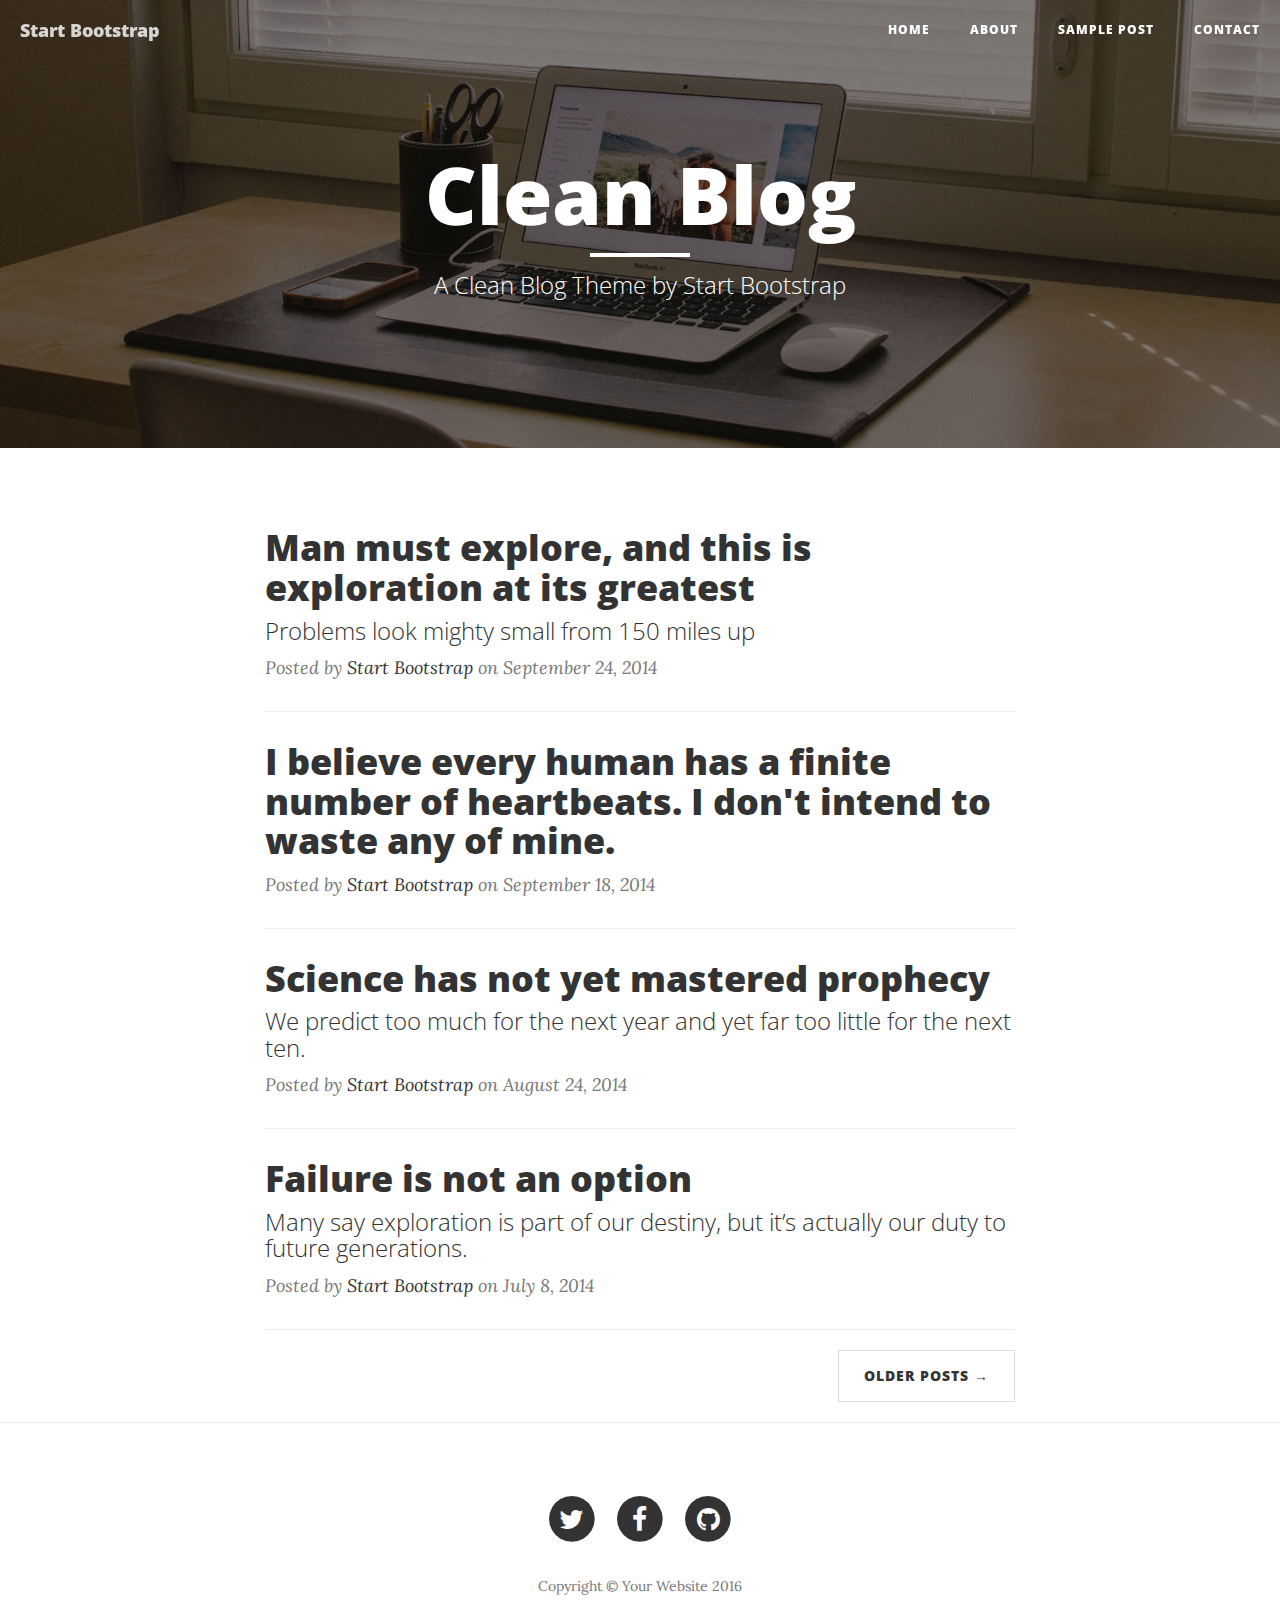
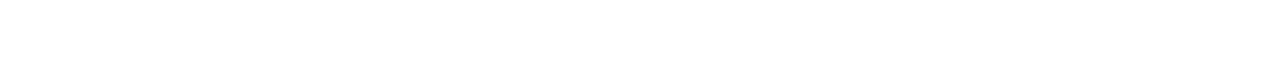
==== index.html @ 05710048 "First Commit" ====
<!DOCTYPE html>
<html lang="en">

<head>

    <meta charset="utf-8">
    <meta http-equiv="X-UA-Compatible" content="IE=edge">
    <meta name="viewport" content="width=device-width, initial-scale=1">
    <meta name="description" content="">
    <meta name="author" content="">

    <title>Clean Blog</title>

    <!-- Bootstrap Core CSS -->
    <link href="vendor/bootstrap/css/bootstrap.min.css" rel="stylesheet">

    <!-- Theme CSS -->
    <link href="css/clean-blog.min.css" rel="stylesheet">

    <!-- Custom Fonts -->
    <link href="vendor/font-awesome/css/font-awesome.min.css" rel="stylesheet" type="text/css">
    <link href='https://fonts.googleapis.com/css?family=Lora:400,700,400italic,700italic' rel='stylesheet' type='text/css'>
    <link href='https://fonts.googleapis.com/css?family=Open+Sans:300italic,400italic,600italic,700italic,800italic,400,300,600,700,800' rel='stylesheet' type='text/css'>

    <!-- HTML5 Shim and Respond.js IE8 support of HTML5 elements and media queries -->
    <!-- WARNING: Respond.js doesn't work if you view the page via file:// -->
    <!--[if lt IE 9]>
        <script src="https://oss.maxcdn.com/libs/html5shiv/3.7.0/html5shiv.js"></script>
        <script src="https://oss.maxcdn.com/libs/respond.js/1.4.2/respond.min.js"></script>
    <![endif]-->

</head>

<body>

    <!-- Navigation -->
    <nav class="navbar navbar-default navbar-custom navbar-fixed-top">
        <div class="container-fluid">
            <!-- Brand and toggle get grouped for better mobile display -->
            <div class="navbar-header page-scroll">
                <button type="button" class="navbar-toggle" data-toggle="collapse" data-target="#bs-example-navbar-collapse-1">
                    <span class="sr-only">Toggle navigation</span>
                    Menu <i class="fa fa-bars"></i>
                </button>
                <a class="navbar-brand" href="index.html">Start Bootstrap</a>
            </div>

            <!-- Collect the nav links, forms, and other content for toggling -->
            <div class="collapse navbar-collapse" id="bs-example-navbar-collapse-1">
                <ul class="nav navbar-nav navbar-right">
                    <li>
                        <a href="index.html">Home</a>
                    </li>
                    <li>
                        <a href="about.html">About</a>
                    </li>
                    <li>
                        <a href="post.html">Sample Post</a>
                    </li>
                    <li>
                        <a href="contact.html">Contact</a>
                    </li>
                </ul>
            </div>
            <!-- /.navbar-collapse -->
        </div>
        <!-- /.container -->
    </nav>

    <!-- Page Header -->
    <!-- Set your background image for this header on the line below. -->
    <header class="intro-header" style="background-image: url('img/home-bg.jpg')">
        <div class="container">
            <div class="row">
                <div class="col-lg-8 col-lg-offset-2 col-md-10 col-md-offset-1">
                    <div class="site-heading">
                        <h1>Clean Blog</h1>
                        <hr class="small">
                        <span class="subheading">A Clean Blog Theme by Start Bootstrap</span>
                    </div>
                </div>
            </div>
        </div>
    </header>

    <!-- Main Content -->
    <div class="container">
        <div class="row">
            <div class="col-lg-8 col-lg-offset-2 col-md-10 col-md-offset-1">
                <div class="post-preview">
                    <a href="post.html">
                        <h2 class="post-title">
                            Man must explore, and this is exploration at its greatest
                        </h2>
                        <h3 class="post-subtitle">
                            Problems look mighty small from 150 miles up
                        </h3>
                    </a>
                    <p class="post-meta">Posted by <a href="#">Start Bootstrap</a> on September 24, 2014</p>
                </div>
                <hr>
                <div class="post-preview">
                    <a href="post.html">
                        <h2 class="post-title">
                            I believe every human has a finite number of heartbeats. I don't intend to waste any of mine.
                        </h2>
                    </a>
                    <p class="post-meta">Posted by <a href="#">Start Bootstrap</a> on September 18, 2014</p>
                </div>
                <hr>
                <div class="post-preview">
                    <a href="post.html">
                        <h2 class="post-title">
                            Science has not yet mastered prophecy
                        </h2>
                        <h3 class="post-subtitle">
                            We predict too much for the next year and yet far too little for the next ten.
                        </h3>
                    </a>
                    <p class="post-meta">Posted by <a href="#">Start Bootstrap</a> on August 24, 2014</p>
                </div>
                <hr>
                <div class="post-preview">
                    <a href="post.html">
                        <h2 class="post-title">
                            Failure is not an option
                        </h2>
                        <h3 class="post-subtitle">
                            Many say exploration is part of our destiny, but it’s actually our duty to future generations.
                        </h3>
                    </a>
                    <p class="post-meta">Posted by <a href="#">Start Bootstrap</a> on July 8, 2014</p>
                </div>
                <hr>
                <!-- Pager -->
                <ul class="pager">
                    <li class="next">
                        <a href="#">Older Posts &rarr;</a>
                    </li>
                </ul>
            </div>
        </div>
    </div>

    <hr>

    <!-- Footer -->
    <footer>
        <div class="container">
            <div class="row">
                <div class="col-lg-8 col-lg-offset-2 col-md-10 col-md-offset-1">
                    <ul class="list-inline text-center">
                        <li>
                            <a href="#">
                                <span class="fa-stack fa-lg">
                                    <i class="fa fa-circle fa-stack-2x"></i>
                                    <i class="fa fa-twitter fa-stack-1x fa-inverse"></i>
                                </span>
                            </a>
                        </li>
                        <li>
                            <a href="#">
                                <span class="fa-stack fa-lg">
                                    <i class="fa fa-circle fa-stack-2x"></i>
                                    <i class="fa fa-facebook fa-stack-1x fa-inverse"></i>
                                </span>
                            </a>
                        </li>
                        <li>
                            <a href="#">
                                <span class="fa-stack fa-lg">
                                    <i class="fa fa-circle fa-stack-2x"></i>
                                    <i class="fa fa-github fa-stack-1x fa-inverse"></i>
                                </span>
                            </a>
                        </li>
                    </ul>
                    <p class="copyright text-muted">Copyright &copy; Your Website 2016</p>
                </div>
            </div>
        </div>
    </footer>

    <!-- jQuery -->
    <script src="vendor/jquery/jquery.min.js"></script>

    <!-- Bootstrap Core JavaScript -->
    <script src="vendor/bootstrap/js/bootstrap.min.js"></script>

    <!-- Contact Form JavaScript -->
    <script src="js/jqBootstrapValidation.js"></script>
    <script src="js/contact_me.js"></script>

    <!-- Theme JavaScript -->
    <script src="js/clean-blog.min.js"></script>

</body>

</html>
---- css/clean-blog.min.css ----
/*!
 * Start Bootstrap - Clean Blog v3.3.7+1 (http://startbootstrap.com/template-overviews/clean-blog)
 * Copyright 2013-2017 Start Bootstrap
 * Licensed under MIT (https://github.com/BlackrockDigital/startbootstrap/blob/gh-pages/LICENSE)
 */a,body{color:#333}.navbar-custom .nav li a,.navbar-custom .navbar-brand,h1,h2,h3,h4,h5,h6{font-weight:800}.caption,.intro-header .page-heading,.intro-header .site-heading,footer .copyright{text-align:center}body{font-family:Lora,'Times New Roman',serif;font-size:20px;-webkit-tap-highlight-color:#0085A1}.intro-header .page-heading .subheading,.intro-header .post-heading .subheading,.intro-header .site-heading .subheading,.navbar-custom,h1,h2,h3,h4,h5,h6{font-family:'Open Sans','Helvetica Neue',Helvetica,Arial,sans-serif}p{line-height:1.5;margin:30px 0}p a{text-decoration:underline}a:focus,a:hover{color:#0085A1}a img:focus,a img:hover{cursor:zoom-in}blockquote{color:#777;font-style:italic}hr.small{max-width:100px;margin:15px auto;border-width:4px;border-color:#fff}.navbar-custom{position:absolute;top:0;left:0;width:100%;z-index:3}.navbar-custom .navbar-header .navbar-toggle{color:#777;font-weight:800;text-transform:uppercase;font-size:12px}.navbar-custom .nav li a{text-transform:uppercase;font-size:12px;letter-spacing:1px}@media only screen and (min-width:768px){.navbar-custom{background:0 0;border-bottom:1px solid transparent}.navbar-custom .navbar-brand{color:#fff;padding:20px}.navbar-custom .navbar-brand:focus,.navbar-custom .navbar-brand:hover{color:rgba(255,255,255,.8)}.navbar-custom .nav li a{color:#fff;padding:20px}.navbar-custom .nav li a:focus,.navbar-custom .nav li a:hover{color:rgba(255,255,255,.8)}.navbar-custom .nav li ul.dropdown-menu a{color:#333}.navbar-custom .nav li ul.dropdown-menu a:focus,.navbar-custom .nav li ul.dropdown-menu a:hover{color:#0085A1}}@media only screen and (min-width:1170px){.navbar-custom{-webkit-transition:background-color .3s;-moz-transition:background-color .3s;transition:background-color .3s;-webkit-transform:translate3d(0,0,0);-moz-transform:translate3d(0,0,0);-ms-transform:translate3d(0,0,0);-o-transform:translate3d(0,0,0);transform:translate3d(0,0,0);-webkit-backface-visibility:hidden;backface-visibility:hidden}.navbar-custom.is-fixed{position:fixed;top:-61px;background-color:rgba(255,255,255,.9);border-bottom:1px solid #f2f2f2;-webkit-transition:-webkit-transform .3s;-moz-transition:-moz-transform .3s;transition:transform .3s}.navbar-custom.is-fixed .navbar-brand{color:#333}.navbar-custom.is-fixed .navbar-brand:focus,.navbar-custom.is-fixed .navbar-brand:hover{color:#0085A1}.navbar-custom.is-fixed .nav li a{color:#333}.navbar-custom.is-fixed .nav li a:focus,.navbar-custom.is-fixed .nav li a:hover{color:#0085A1}.navbar-custom.is-visible{-webkit-transform:translate3d(0,100%,0);-moz-transform:translate3d(0,100%,0);-ms-transform:translate3d(0,100%,0);-o-transform:translate3d(0,100%,0);transform:translate3d(0,100%,0)}}.intro-header{background:center center no-repeat;-webkit-background-size:cover;-moz-background-size:cover;background-size:cover;-o-background-size:cover;margin-bottom:50px}.intro-header .page-heading,.intro-header .post-heading,.intro-header .site-heading{padding:100px 0 50px;color:#fff}.intro-header .page-heading h1,.intro-header .site-heading h1{margin-top:0;font-size:50px}.intro-header .page-heading .subheading,.intro-header .site-heading .subheading{font-size:24px;line-height:1.1;display:block;font-weight:300;margin:10px 0 0}@media only screen and (min-width:768px){.intro-header .page-heading,.intro-header .post-heading,.intro-header .site-heading{padding:150px 0}.intro-header .page-heading h1,.intro-header .site-heading h1{font-size:80px}}.intro-header .post-heading h1{font-size:35px}.intro-header .post-heading .meta,.intro-header .post-heading .subheading{line-height:1.1;display:block}.intro-header .post-heading .subheading{font-size:24px;margin:10px 0 30px;font-weight:600}.intro-header .post-heading .meta{font-family:Lora,'Times New Roman',serif;font-style:italic;font-weight:300;font-size:20px}.intro-header .post-heading .meta a{color:#fff}@media only screen and (min-width:768px){.intro-header .post-heading h1{font-size:55px}.intro-header .post-heading .subheading{font-size:30px}}.post-preview>a{color:#333}.post-preview>a:focus,.post-preview>a:hover{text-decoration:none;color:#0085A1}.post-preview>a>.post-title{font-size:30px;margin-top:30px;margin-bottom:10px}.post-preview>a>.post-subtitle{margin:0 0 10px;font-weight:300}.post-preview>.post-meta{color:#777;font-size:18px;font-style:italic;margin-top:0}.post-preview>.post-meta>a{text-decoration:none;color:#333}.post-preview>.post-meta>a:focus,.post-preview>.post-meta>a:hover{color:#0085A1;text-decoration:underline}@media only screen and (min-width:768px){.post-preview>a>.post-title{font-size:36px}}.section-heading{font-size:36px;margin-top:60px;font-weight:700}.btn,.pager li>a,.pager li>span{font-family:'Open Sans','Helvetica Neue',Helvetica,Arial,sans-serif;text-transform:uppercase;font-weight:800;letter-spacing:1px}.caption{font-size:14px;padding:10px;font-style:italic;margin:0;display:block;border-bottom-right-radius:5px;border-bottom-left-radius:5px}footer{padding:50px 0 65px}footer .list-inline{margin:0;padding:0}footer .copyright{font-size:14px;margin-bottom:0}.floating-label-form-group{font-size:14px;position:relative;margin-bottom:0;padding-bottom:.5em;border-bottom:1px solid #eee}.floating-label-form-group input,.floating-label-form-group textarea{z-index:1;position:relative;padding-right:0;padding-left:0;border:none;border-radius:0;font-size:1.5em;background:0 0;box-shadow:none!important;resize:none}.floating-label-form-group label{display:block;z-index:0;position:relative;top:2em;margin:0;font-size:.85em;line-height:1.764705882em;vertical-align:middle;vertical-align:baseline;opacity:0;-webkit-transition:top .3s ease,opacity .3s ease;-moz-transition:top .3s ease,opacity .3s ease;-ms-transition:top .3s ease,opacity .3s ease;transition:top .3s ease,opacity .3s ease}.floating-label-form-group::not(:first-child){padding-left:14px;border-left:1px solid #eee}.floating-label-form-group-with-value label{top:0;opacity:1}.floating-label-form-group-with-focus label{color:#0085A1}form .row:first-child .floating-label-form-group{border-top:1px solid #eee}.btn{font-size:14px;border-radius:0;padding:15px 25px}.btn-lg{font-size:16px;padding:25px 35px}.btn-default:focus,.btn-default:hover{background-color:#0085A1;border:1px solid #0085A1;color:#fff}.pager{margin:20px 0 0}.pager li>a,.pager li>span{font-size:14px;padding:15px 25px;background-color:#fff;border-radius:0}.pager li>a:focus,.pager li>a:hover{color:#fff;background-color:#0085A1;border:1px solid #0085A1}.pager .disabled>a,.pager .disabled>a:focus,.pager .disabled>a:hover,.pager .disabled>span{color:#777;background-color:#333;cursor:not-allowed}::-moz-selection{color:#fff;text-shadow:none;background:#0085A1}::selection{color:#fff;text-shadow:none;background:#0085A1}img::selection{color:#fff;background:0 0}img::-moz-selection{color:#fff;background:0 0}
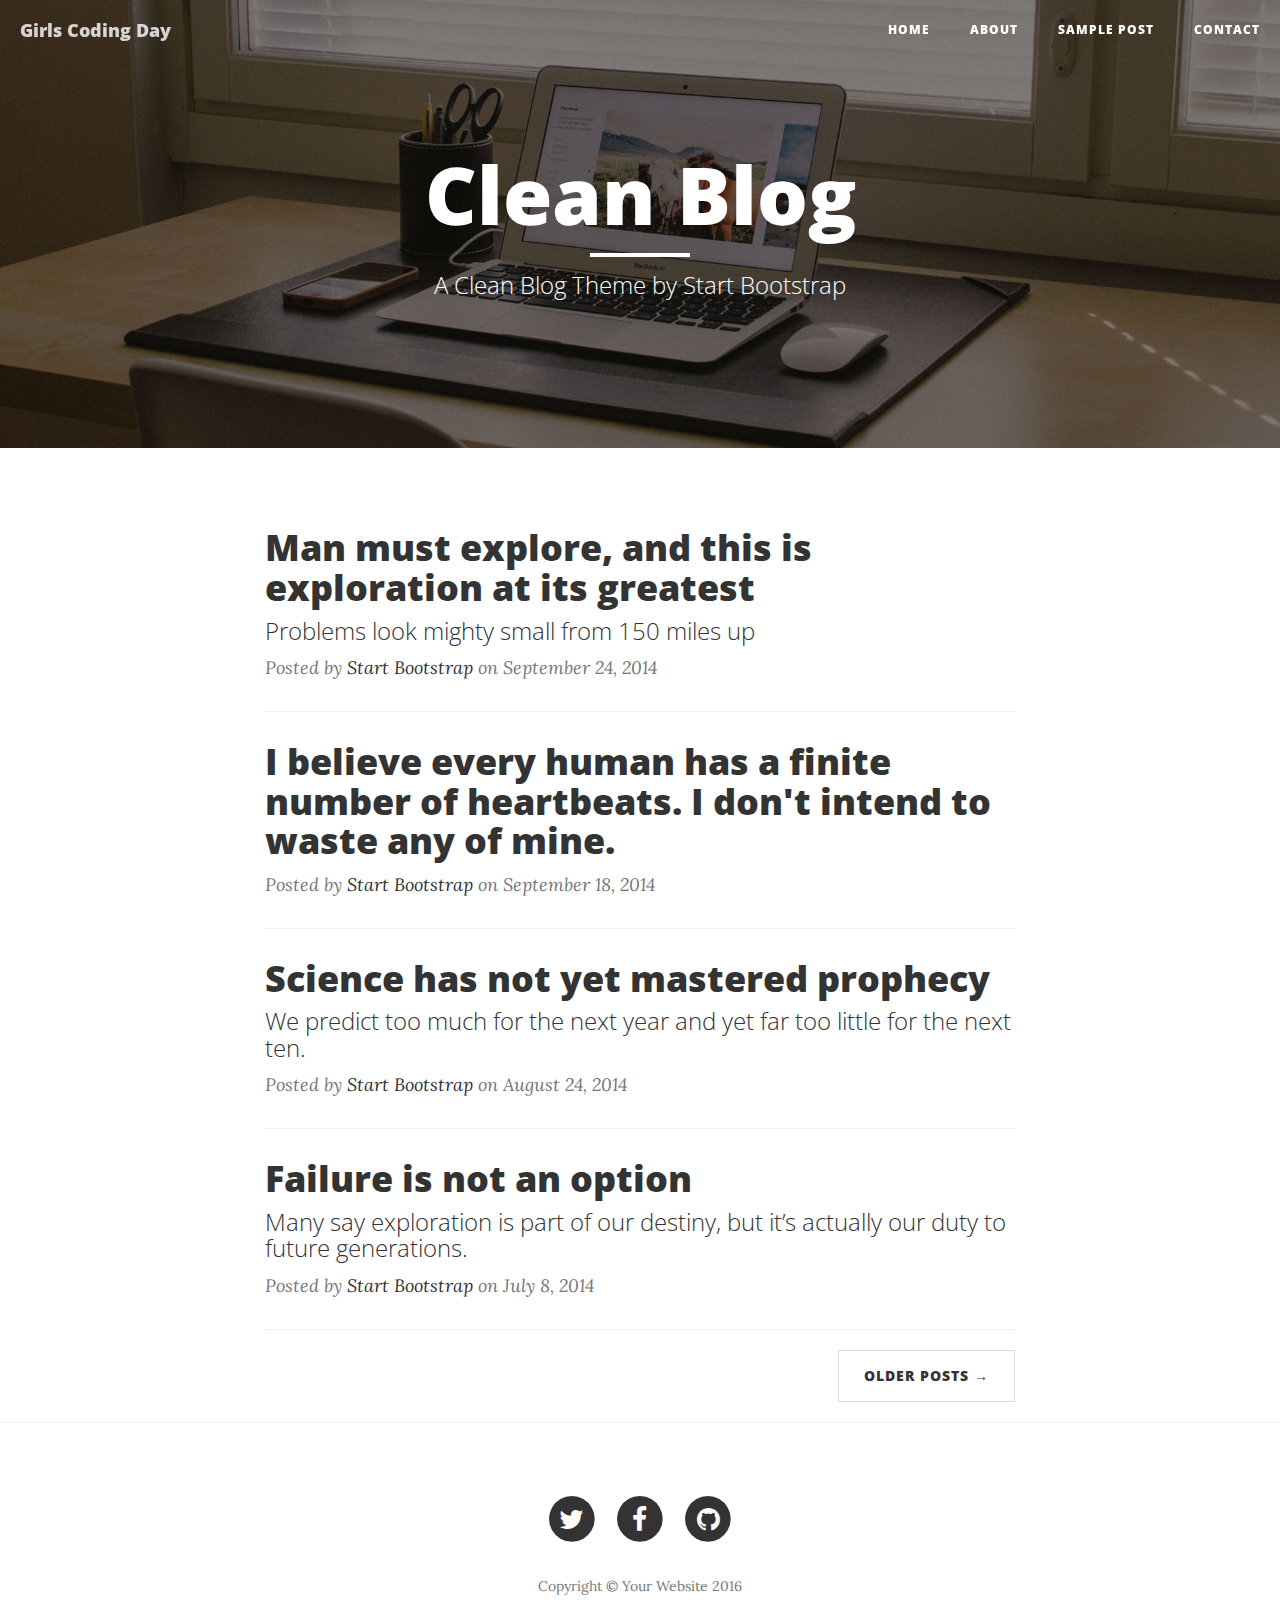
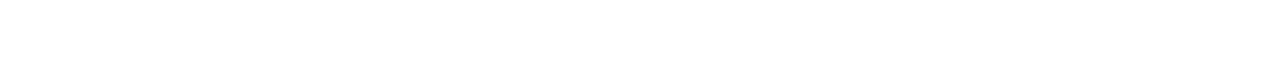
==== commit aa736835: "Title" ====
--- a/index.html
+++ b/index.html
@@ -9,7 +9,7 @@
     <meta name="description" content="">
     <meta name="author" content="">
 
-    <title>Clean Blog</title>
+    <title>Girls Coding Day's Bing</title>
 
     <!-- Bootstrap Core CSS -->
     <link href="vendor/bootstrap/css/bootstrap.min.css" rel="stylesheet">
@@ -42,7 +42,7 @@
                     <span class="sr-only">Toggle navigation</span>
                     Menu <i class="fa fa-bars"></i>
                 </button>
-                <a class="navbar-brand" href="index.html">Start Bootstrap</a>
+                <a class="navbar-brand" href="index.html">Girls Coding Day</a>
             </div>
 
             <!-- Collect the nav links, forms, and other content for toggling -->
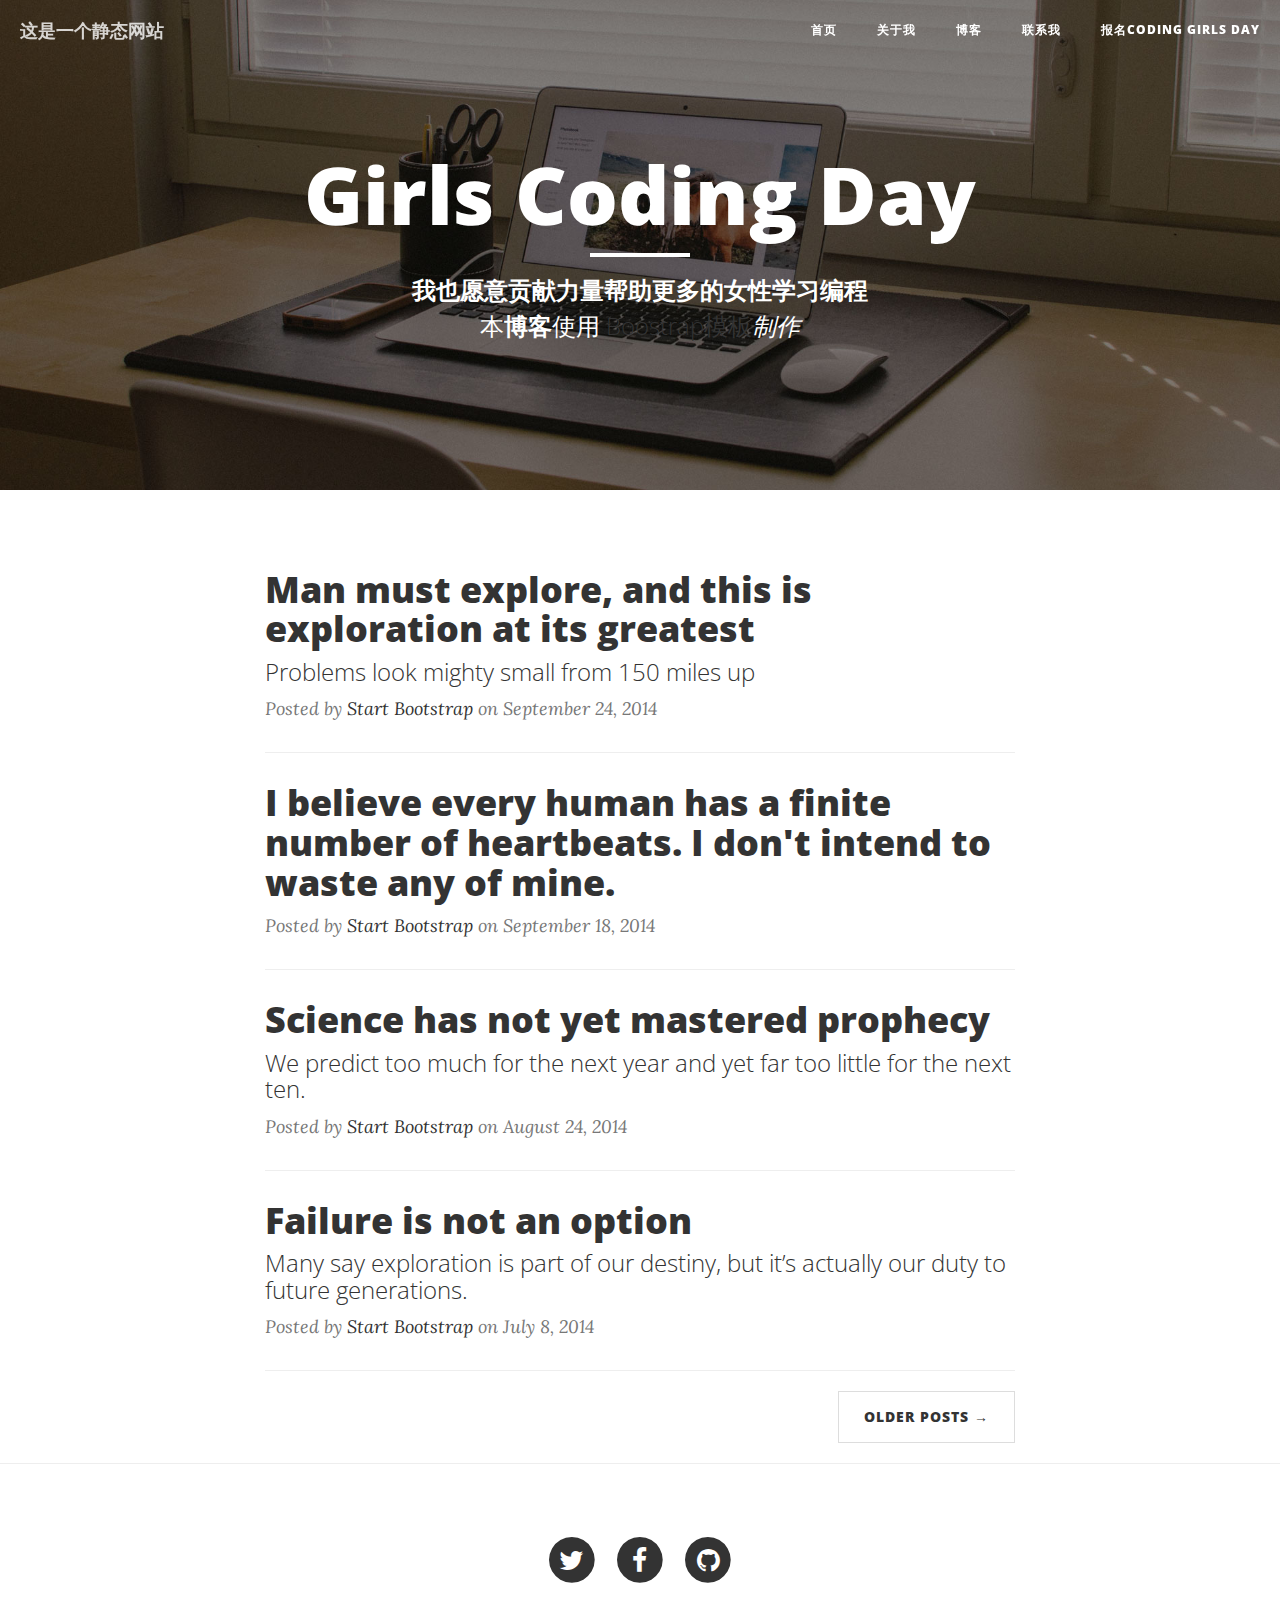
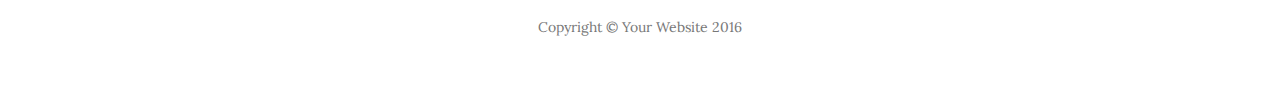
==== commit d5b608bd: "girls" ====
--- a/index.html
+++ b/index.html
@@ -15,7 +15,7 @@
     <link href="vendor/bootstrap/css/bootstrap.min.css" rel="stylesheet">
 
     <!-- Theme CSS -->
-    <link href="css/clean-blog.min.css" rel="stylesheet">
+    <link href="css/clean-blog.css" rel="stylesheet">
 
     <!-- Custom Fonts -->
     <link href="vendor/font-awesome/css/font-awesome.min.css" rel="stylesheet" type="text/css">
@@ -42,23 +42,26 @@
                     <span class="sr-only">Toggle navigation</span>
                     Menu <i class="fa fa-bars"></i>
                 </button>
-                <a class="navbar-brand" href="index.html">Girls Coding Day</a>
+                <a class="navbar-brand" href="index.html">这是一个静态网站</a>
             </div>
 
             <!-- Collect the nav links, forms, and other content for toggling -->
             <div class="collapse navbar-collapse" id="bs-example-navbar-collapse-1">
                 <ul class="nav navbar-nav navbar-right">
                     <li>
-                        <a href="index.html">Home</a>
-                    </li>
-                    <li>
-                        <a href="about.html">About</a>
-                    </li>
-                    <li>
-                        <a href="post.html">Sample Post</a>
-                    </li>
-                    <li>
-                        <a href="contact.html">Contact</a>
+                        <a href="index.html">首页</a>
+                    </li>
+                    <li>
+                        <a href="about.html">关于我</a>
+                    </li>
+                    <li>
+                        <a href="post.html">博客</a>
+                    </li>
+                    <li>
+                        <a href="contact.html">联系我</a>
+                    </li>
+                    <li>
+                        <a href="baoming.html">报名CODING GIRLS DAY</a>
                     </li>
                 </ul>
             </div>
@@ -74,9 +77,12 @@
             <div class="row">
                 <div class="col-lg-8 col-lg-offset-2 col-md-10 col-md-offset-1">
                     <div class="site-heading">
-                        <h1>Clean Blog</h1>
+                        <h1>Girls Coding Day</h1>
                         <hr class="small">
-                        <span class="subheading">A Clean Blog Theme by Start Bootstrap</span>
+                        <h3>我也愿意贡献力量帮助更多的女性学习编程</h3>
+                        <span class="subheading">本<b>博客</b>使用 <a href="https://startbootstrap.com/template-overviews/clean-blog/） ">Boostrap模板</a><i>制作</i></span>
+
+
                     </div>
                 </div>
             </div>
--- a/css/clean-blog.css
+++ b/css/clean-blog.css
@@ -0,0 +1,408 @@
+/*!
+ * Start Bootstrap - Clean Blog v3.3.7+1 (http://startbootstrap.com/template-overviews/clean-blog)
+ * Copyright 2013-2017 Start Bootstrap
+ * Licensed under MIT (https://github.com/BlackrockDigital/startbootstrap/blob/gh-pages/LICENSE)
+ */
+ 
+body {
+  font-family: 'Lora', 'Times New Roman', serif;
+  font-size: 20px;
+  color: #333333;
+}
+p {
+  line-height: 1.5;
+  margin: 30px 0;
+}
+p a {
+  text-decoration: underline;
+}
+h1,
+h2,
+h3,
+h4,
+h5,
+h6 {
+  font-family: 'Open Sans', 'Helvetica Neue', Helvetica, Arial, sans-serif;
+  font-weight: 800;
+}
+a {
+  color: #333333;
+}
+a:hover,
+a:focus {
+  color: #0085A1;
+}
+a img:hover,
+a img:focus {
+  cursor: zoom-in;
+}
+blockquote {
+  color: #777777;
+  font-style: italic;
+}
+hr.small {
+  max-width: 100px;
+  margin: 15px auto;
+  border-width: 4px;
+  border-color: white;
+}
+.navbar-custom {
+  position: absolute;
+  top: 0;
+  left: 0;
+  width: 100%;
+  z-index: 3;
+  font-family: 'Open Sans', 'Helvetica Neue', Helvetica, Arial, sans-serif;
+}
+.navbar-custom .navbar-brand {
+  font-weight: 800;
+}
+.navbar-custom .navbar-header .navbar-toggle {
+  color: #777777;
+  font-weight: 800;
+  text-transform: uppercase;
+  font-size: 12px;
+}
+.navbar-custom .nav li a {
+  text-transform: uppercase;
+  font-size: 12px;
+  font-weight: 800;
+  letter-spacing: 1px;
+}
+@media only screen and (min-width: 768px) {
+  .navbar-custom {
+    background: transparent;
+    border-bottom: 1px solid transparent;
+  }
+  .navbar-custom .navbar-brand {
+    color: white;
+    padding: 20px;
+  }
+  .navbar-custom .navbar-brand:hover,
+  .navbar-custom .navbar-brand:focus {
+    color: rgba(255, 255, 255, 0.8);
+  }
+  .navbar-custom .nav li a {
+    color: white;
+    padding: 20px;
+  }
+  .navbar-custom .nav li a:hover,
+  .navbar-custom .nav li a:focus {
+    color: rgba(255, 255, 255, 0.8);
+  }
+  .navbar-custom .nav li ul.dropdown-menu a {
+    color: #333333;
+  }
+  .navbar-custom .nav li ul.dropdown-menu a:hover,
+  .navbar-custom .nav li ul.dropdown-menu a:focus {
+    color: #0085A1;
+  }
+}
+@media only screen and (min-width: 1170px) {
+  .navbar-custom {
+    -webkit-transition: background-color 0.3s;
+    -moz-transition: background-color 0.3s;
+    transition: background-color 0.3s;
+    /* Force Hardware Acceleration in WebKit */
+    -webkit-transform: translate3d(0, 0, 0);
+    -moz-transform: translate3d(0, 0, 0);
+    -ms-transform: translate3d(0, 0, 0);
+    -o-transform: translate3d(0, 0, 0);
+    transform: translate3d(0, 0, 0);
+    -webkit-backface-visibility: hidden;
+    backface-visibility: hidden;
+  }
+  .navbar-custom.is-fixed {
+    /* when the user scrolls down, we hide the header right above the viewport */
+    position: fixed;
+    top: -61px;
+    background-color: rgba(255, 255, 255, 0.9);
+    border-bottom: 1px solid #f2f2f2;
+    -webkit-transition: -webkit-transform 0.3s;
+    -moz-transition: -moz-transform 0.3s;
+    transition: transform 0.3s;
+  }
+  .navbar-custom.is-fixed .navbar-brand {
+    color: #333333;
+  }
+  .navbar-custom.is-fixed .navbar-brand:hover,
+  .navbar-custom.is-fixed .navbar-brand:focus {
+    color: #0085A1;
+  }
+  .navbar-custom.is-fixed .nav li a {
+    color: #333333;
+  }
+  .navbar-custom.is-fixed .nav li a:hover,
+  .navbar-custom.is-fixed .nav li a:focus {
+    color: #0085A1;
+  }
+  .navbar-custom.is-visible {
+    /* if the user changes the scrolling direction, we show the header */
+    -webkit-transform: translate3d(0, 100%, 0);
+    -moz-transform: translate3d(0, 100%, 0);
+    -ms-transform: translate3d(0, 100%, 0);
+    -o-transform: translate3d(0, 100%, 0);
+    transform: translate3d(0, 100%, 0);
+  }
+}
+.intro-header {
+  background-color: #777777;
+  background: no-repeat center center;
+  background-attachment: scroll;
+  -webkit-background-size: cover;
+  -moz-background-size: cover;
+  background-size: cover;
+  -o-background-size: cover;
+  margin-bottom: 50px;
+}
+.intro-header .site-heading,
+.intro-header .post-heading,
+.intro-header .page-heading {
+  padding: 100px 0 50px;
+  color: white;
+}
+@media only screen and (min-width: 768px) {
+  .intro-header .site-heading,
+  .intro-header .post-heading,
+  .intro-header .page-heading {
+    padding: 150px 0;
+  }
+}
+.intro-header .site-heading,
+.intro-header .page-heading {
+  text-align: center;
+}
+.intro-header .site-heading h1,
+.intro-header .page-heading h1 {
+  margin-top: 0;
+  font-size: 50px;
+}
+.intro-header .site-heading .subheading,
+.intro-header .page-heading .subheading {
+  font-size: 24px;
+  line-height: 1.1;
+  display: block;
+  font-family: 'Open Sans', 'Helvetica Neue', Helvetica, Arial, sans-serif;
+  font-weight: 300;
+  margin: 10px 0 0;
+}
+@media only screen and (min-width: 768px) {
+  .intro-header .site-heading h1,
+  .intro-header .page-heading h1 {
+    font-size: 80px;
+  }
+}
+.intro-header .post-heading h1 {
+  font-size: 35px;
+}
+.intro-header .post-heading .subheading,
+.intro-header .post-heading .meta {
+  line-height: 1.1;
+  display: block;
+}
+.intro-header .post-heading .subheading {
+  font-family: 'Open Sans', 'Helvetica Neue', Helvetica, Arial, sans-serif;
+  font-size: 24px;
+  margin: 10px 0 30px;
+  font-weight: 600;
+}
+.intro-header .post-heading .meta {
+  font-family: 'Lora', 'Times New Roman', serif;
+  font-style: italic;
+  font-weight: 300;
+  font-size: 20px;
+}
+.intro-header .post-heading .meta a {
+  color: white;
+}
+@media only screen and (min-width: 768px) {
+  .intro-header .post-heading h1 {
+    font-size: 55px;
+  }
+  .intro-header .post-heading .subheading {
+    font-size: 30px;
+  }
+}
+.post-preview > a {
+  color: #333333;
+}
+.post-preview > a:hover,
+.post-preview > a:focus {
+  text-decoration: none;
+  color: #0085A1;
+}
+.post-preview > a > .post-title {
+  font-size: 30px;
+  margin-top: 30px;
+  margin-bottom: 10px;
+}
+.post-preview > a > .post-subtitle {
+  margin: 0;
+  font-weight: 300;
+  margin-bottom: 10px;
+}
+.post-preview > .post-meta {
+  color: #777777;
+  font-size: 18px;
+  font-style: italic;
+  margin-top: 0;
+}
+.post-preview > .post-meta > a {
+  text-decoration: none;
+  color: #333333;
+}
+.post-preview > .post-meta > a:hover,
+.post-preview > .post-meta > a:focus {
+  color: #0085A1;
+  text-decoration: underline;
+}
+@media only screen and (min-width: 768px) {
+  .post-preview > a > .post-title {
+    font-size: 36px;
+  }
+}
+.section-heading {
+  font-size: 36px;
+  margin-top: 60px;
+  font-weight: 700;
+}
+.caption {
+  text-align: center;
+  font-size: 14px;
+  padding: 10px;
+  font-style: italic;
+  margin: 0;
+  display: block;
+  border-bottom-right-radius: 5px;
+  border-bottom-left-radius: 5px;
+}
+footer {
+  padding: 50px 0 65px;
+}
+footer .list-inline {
+  margin: 0;
+  padding: 0;
+}
+footer .copyright {
+  font-size: 14px;
+  text-align: center;
+  margin-bottom: 0;
+}
+.floating-label-form-group {
+  font-size: 14px;
+  position: relative;
+  margin-bottom: 0;
+  padding-bottom: 0.5em;
+  border-bottom: 1px solid #eeeeee;
+}
+.floating-label-form-group input,
+.floating-label-form-group textarea {
+  z-index: 1;
+  position: relative;
+  padding-right: 0;
+  padding-left: 0;
+  border: none;
+  border-radius: 0;
+  font-size: 1.5em;
+  background: none;
+  box-shadow: none !important;
+  resize: none;
+}
+.floating-label-form-group label {
+  display: block;
+  z-index: 0;
+  position: relative;
+  top: 2em;
+  margin: 0;
+  font-size: 0.85em;
+  line-height: 1.764705882em;
+  vertical-align: middle;
+  vertical-align: baseline;
+  opacity: 0;
+  -webkit-transition: top 0.3s ease,opacity 0.3s ease;
+  -moz-transition: top 0.3s ease,opacity 0.3s ease;
+  -ms-transition: top 0.3s ease,opacity 0.3s ease;
+  transition: top 0.3s ease,opacity 0.3s ease;
+}
+.floating-label-form-group::not(:first-child) {
+  padding-left: 14px;
+  border-left: 1px solid #eeeeee;
+}
+.floating-label-form-group-with-value label {
+  top: 0;
+  opacity: 1;
+}
+.floating-label-form-group-with-focus label {
+  color: #0085A1;
+}
+form .row:first-child .floating-label-form-group {
+  border-top: 1px solid #eeeeee;
+}
+.btn {
+  font-family: 'Open Sans', 'Helvetica Neue', Helvetica, Arial, sans-serif;
+  text-transform: uppercase;
+  font-size: 14px;
+  font-weight: 800;
+  letter-spacing: 1px;
+  border-radius: 0;
+  padding: 15px 25px;
+}
+.btn-lg {
+  font-size: 16px;
+  padding: 25px 35px;
+}
+.btn-default:hover,
+.btn-default:focus {
+  background-color: #0085A1;
+  border: 1px solid #0085A1;
+  color: white;
+}
+.pager {
+  margin: 20px 0 0;
+}
+.pager li > a,
+.pager li > span {
+  font-family: 'Open Sans', 'Helvetica Neue', Helvetica, Arial, sans-serif;
+  text-transform: uppercase;
+  font-size: 14px;
+  font-weight: 800;
+  letter-spacing: 1px;
+  padding: 15px 25px;
+  background-color: white;
+  border-radius: 0;
+}
+.pager li > a:hover,
+.pager li > a:focus {
+  color: white;
+  background-color: #0085A1;
+  border: 1px solid #0085A1;
+}
+.pager .disabled > a,
+.pager .disabled > a:hover,
+.pager .disabled > a:focus,
+.pager .disabled > span {
+  color: #777777;
+  background-color: #333333;
+  cursor: not-allowed;
+}
+::-moz-selection {
+  color: white;
+  text-shadow: none;
+  background: #0085A1;
+}
+::selection {
+  color: white;
+  text-shadow: none;
+  background: #0085A1;
+}
+img::selection {
+  color: white;
+  background: transparent;
+}
+img::-moz-selection {
+  color: white;
+  background: transparent;
+}
+body {
+  -webkit-tap-highlight-color: #0085A1;
+}
